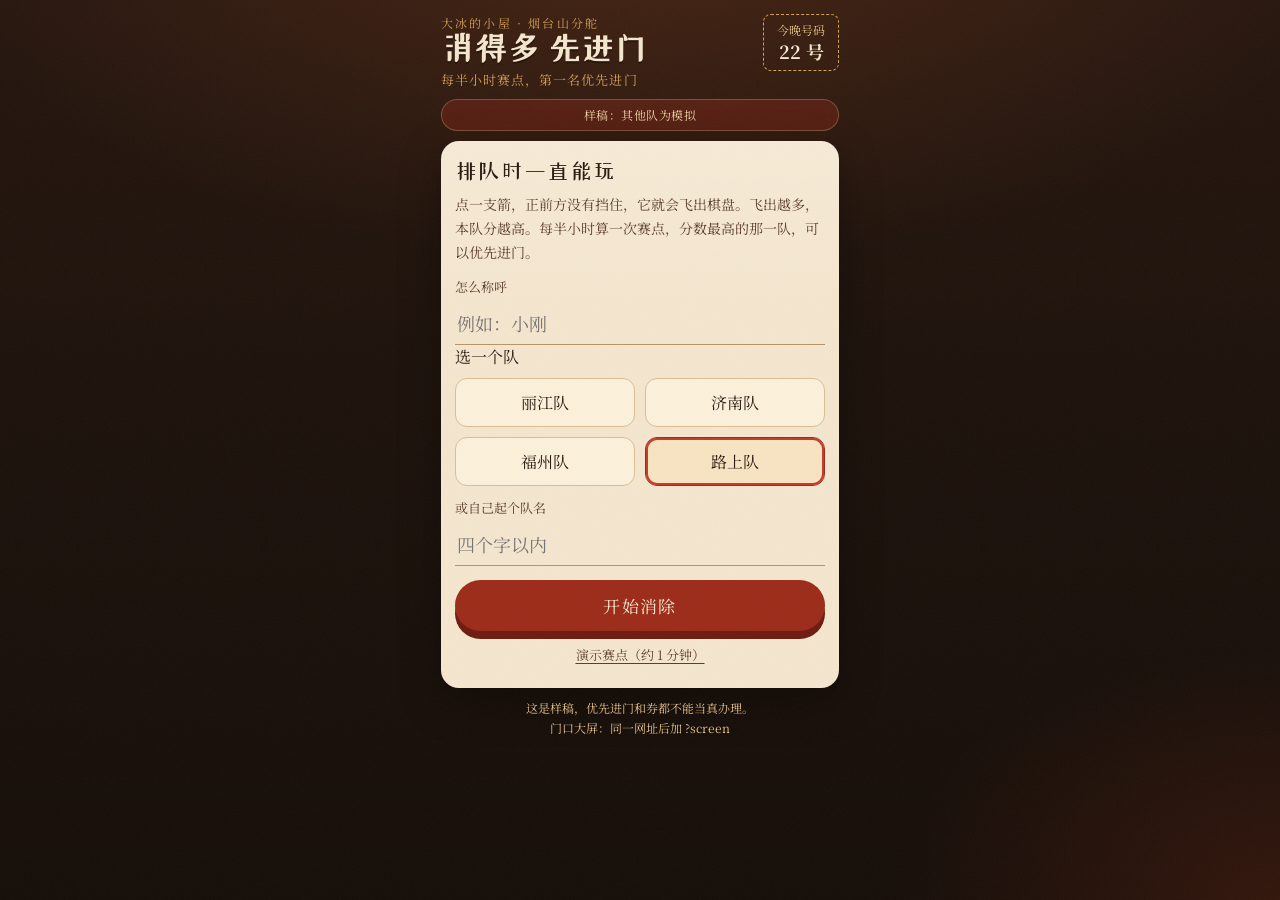
==== queue-puzzle/index.html @ d1355024 "Add queue-puzzle sample: 消得多 先进门 Endless arrow-clearing queue game with team scores, 30-minute match" ====
<!DOCTYPE html>
<html lang="zh-CN">
<head>
  <meta charset="UTF-8" />
  <meta name="viewport" content="width=device-width, initial-scale=1, viewport-fit=cover" />
  <meta name="theme-color" content="#1c120c" />
  <title>消得多 先进门 · 每半小时赛点，第一名优先进门 · 大冰的小屋烟台山分舵（样稿）</title>
  <link rel="preconnect" href="https://fonts.googleapis.com" />
  <link rel="preconnect" href="https://fonts.gstatic.com" crossorigin />
  <link href="https://fonts.googleapis.com/css2?family=Ma+Shan+Zheng&family=Noto+Serif+SC:wght@400;600;700&family=ZCOOL+XiaoWei&display=swap" rel="stylesheet" />
  <link rel="stylesheet" href="styles.css" />
</head>
<body>
  <div class="grain" aria-hidden="true"></div>
  <div id="fly-layer" aria-hidden="true"></div>
  <div id="app"></div>
  <script src="app.js"></script>
</body>
</html>
---- queue-puzzle/styles.css ----
:root {
  --bg: #1c120c;
  --paper: #f4e6cf;
  --paper-2: #ead6b3;
  --ink: #2a1810;
  --ink-soft: #5b3d2e;
  --red: #9c2b1a;
  --seal: #c43c28;
  --gold: #d4a05a;
  --amber: #e8c48a;
  --wood: #3a2418;
  --wood-2: #5a3a24;
  --shadow: 0 14px 40px rgba(0, 0, 0, 0.35);
  --font: "Noto Serif SC", "Noto Serif CJK SC", "Songti SC", serif;
  --display: "ZCOOL XiaoWei", "Noto Serif SC", serif;
  --brush: "Ma Shan Zheng", "ZCOOL XiaoWei", cursive;
}

* { box-sizing: border-box; margin: 0; padding: 0; }

html, body {
  min-height: 100%;
  background: var(--bg);
  color: var(--paper);
  font-family: var(--font);
  -webkit-font-smoothing: antialiased;
}

body {
  min-height: 100dvh;
  background:
    radial-gradient(1200px 600px at 50% -10%, rgba(196, 92, 38, 0.22), transparent 60%),
    radial-gradient(800px 500px at 100% 100%, rgba(80, 30, 16, 0.5), transparent 50%),
    linear-gradient(180deg, #24150f 0%, #1c120c 40%, #140d09 100%);
}

.grain {
  pointer-events: none;
  position: fixed;
  inset: 0;
  z-index: 8;
  opacity: 0.08;
  background-image: url("data:image/svg+xml;utf8,<svg xmlns='http://www.w3.org/2000/svg' width='180' height='180'><filter id='n'><feTurbulence type='fractalNoise' baseFrequency='0.85' numOctaves='2' stitchTiles='stitch'/><feColorMatrix values='0 0 0 0 0.7  0 0 0 0 0.5  0 0 0 0 0.3  0 0 0 0.55 0'/></filter><rect width='100%' height='100%' filter='url(%23n)'/></svg>");
}

#app { position: relative; z-index: 1; }
#fly-layer { position: fixed; inset: 0; z-index: 20; pointer-events: none; overflow: hidden; }

button, input { font-family: inherit; }
button { cursor: pointer; border: 0; color: inherit; background: none; appearance: none; -webkit-appearance: none; }
button:disabled { cursor: default; opacity: 0.55; }

.sample-banner {
  display: flex;
  align-items: center;
  justify-content: center;
  text-align: center;
  font-size: 12px;
  letter-spacing: 0.04em;
  color: #f0d7a8;
  background: rgba(156, 43, 26, 0.35);
  border: 1px solid rgba(232, 196, 138, 0.28);
  border-radius: 999px;
  padding: 6px 12px;
  line-height: 1.45;
}

.phone-shell {
  width: min(430px, 100%);
  margin: 0 auto;
  min-height: 100dvh;
  padding: 14px 16px calc(20px + env(safe-area-inset-bottom));
  display: flex;
  flex-direction: column;
  gap: 10px;
}

.topbar { display: flex; align-items: flex-start; justify-content: space-between; gap: 12px; }
.brand-kicker { font-size: 12px; letter-spacing: 0.18em; color: var(--gold); }
.brand-title {
  font-family: var(--display);
  font-size: 32px;
  line-height: 1.1;
  color: var(--paper);
  text-shadow: 0 2px 0 rgba(0,0,0,0.35);
}
.brand-sub { margin-top: 4px; font-size: 13px; letter-spacing: 0.08em; color: var(--gold); }

.queue-pill {
  flex: 0 0 auto;
  border: 1px dashed var(--gold);
  color: var(--amber);
  border-radius: 8px;
  padding: 6px 10px;
  font-size: 12px;
  text-align: center;
  min-width: 76px;
}
.queue-pill strong { display: block; font-size: 18px; font-weight: 700; color: var(--paper); }

.paper {
  background: linear-gradient(180deg, rgba(255,255,255,0.18), transparent 30%), var(--paper);
  color: var(--ink);
  border-radius: 18px;
  padding: 16px 14px;
  box-shadow: var(--shadow);
}

.paper h2 { font-family: var(--display); font-size: 22px; font-weight: 400; margin-bottom: 8px; line-height: 1.3; }
.muted { color: var(--ink-soft); font-size: 14px; line-height: 1.7; }

label.field { display: block; margin-top: 12px; font-size: 13px; color: var(--ink-soft); }
input[type="text"] {
  width: 100%;
  margin-top: 6px;
  border: 0;
  border-bottom: 1px solid #b89468;
  background: transparent;
  color: var(--ink);
  font-size: 18px;
  padding: 8px 2px;
  outline: none;
}

.team-grid { display: grid; grid-template-columns: 1fr 1fr; gap: 10px; margin-top: 10px; }
.team-chip {
  background: #fbf1dc;
  border: 1px solid #d8be93;
  border-radius: 12px;
  padding: 12px 8px;
  color: var(--ink);
  font-size: 16px;
}
.team-chip.selected {
  border-color: var(--red);
  box-shadow: inset 0 0 0 2px var(--seal);
  background: #f7e4c2;
}

.btn-main {
  width: 100%;
  margin-top: 14px;
  background: var(--red);
  color: #f8ead2;
  border-radius: 999px;
  padding: 13px 18px;
  font-size: 17px;
  letter-spacing: 0.08em;
  box-shadow: 0 8px 0 #6d1b12;
}
.btn-main:active { transform: translateY(2px); box-shadow: 0 6px 0 #6d1b12; }
.btn-ghost {
  width: 100%;
  margin-top: 6px;
  color: var(--ink-soft);
  padding: 8px;
  font-size: 13px;
  text-decoration: underline;
  text-underline-offset: 3px;
}

.called-btn {
  width: 100%;
  color: var(--amber);
  border: 1px solid rgba(232, 196, 138, 0.45);
  border-radius: 999px;
  padding: 10px 16px;
  font-size: 15px;
  letter-spacing: 0.12em;
  background: rgba(28, 18, 12, 0.65);
}

/* play header */
.play-meta { display: grid; grid-template-columns: 1fr auto 1fr; gap: 8px; align-items: center; }
.clock {
  text-align: center;
  border: 1px solid rgba(232, 196, 138, 0.4);
  border-radius: 14px;
  padding: 6px 14px 8px;
  min-width: 132px;
  background: rgba(0,0,0,0.2);
}
.clock .lab { font-size: 11px; letter-spacing: 0.16em; color: var(--gold); }
.clock .time {
  font-family: var(--display);
  font-size: 34px;
  line-height: 1;
  color: #ffe7b0;
}
.clock.urgent .time { color: #ffb4a4; }
.level-pill, .score-pill {
  font-size: 13px;
  color: var(--amber);
  text-align: center;
}
.level-pill strong, .score-pill strong { display: block; font-size: 20px; color: var(--paper); }

.board-wrap { display: flex; justify-content: center; }
.board {
  display: grid;
  gap: 5px;
  background:
    linear-gradient(180deg, #4a2e1c, #2c1a10);
  padding: 8px;
  border-radius: 14px;
  box-shadow: inset 0 0 0 2px #d4a05a, var(--shadow);
  width: min(100%, 380px);
}
.cell {
  aspect-ratio: 1;
  background: #ead6b3;
  border-radius: 8px;
  display: grid;
  place-items: center;
  position: relative;
  user-select: none;
  -webkit-user-select: none;
  box-shadow: inset 0 -2px 0 rgba(90, 58, 36, 0.18);
}
.cell.empty { background: #cbb490; }
.cell.block { background: #7a4a2a; }
.cell.arrow { cursor: pointer; background: #f3e1c0; }
.cell.arrow:active { transform: scale(0.94); }
.cell.arrow.clearable { box-shadow: inset 0 0 0 2px rgba(156, 43, 26, 0.7), 0 0 0 1px rgba(212, 160, 90, 0.5); }
.cell.flying { visibility: hidden; }

.arrow-glyph { width: 62%; height: 62%; color: var(--ink); pointer-events: none; }
.arrow-glyph.up { transform: rotate(0deg); }
.arrow-glyph.right { transform: rotate(90deg); }
.arrow-glyph.down { transform: rotate(180deg); }
.arrow-glyph.left { transform: rotate(-90deg); }

.jar {
  width: 70%;
  height: 78%;
  pointer-events: none;
}

.mini-board {
  display: grid;
  grid-template-columns: 1fr 1fr;
  gap: 4px 12px;
  font-size: 13px;
  color: var(--amber);
}
.mini-board b { color: var(--paper); font-weight: 600; }
.mini-board .is-me b { color: #ffe7b0; }
.mini-board .lead b { color: #ffd27a; }

.toast {
  position: fixed;
  left: 50%;
  top: 42%;
  transform: translate(-50%, -50%);
  z-index: 30;
  background: rgba(28, 18, 12, 0.88);
  color: #ffe7b0;
  border: 1px solid var(--gold);
  border-radius: 14px;
  padding: 14px 28px;
  font-family: var(--display);
  font-size: 26px;
  letter-spacing: 0.08em;
  white-space: nowrap;
  pointer-events: none;
  animation: pop 0.9s ease both;
}
@keyframes pop {
  0% { opacity: 0; transform: translate(-50%, -40%) scale(0.9); }
  20% { opacity: 1; transform: translate(-50%, -50%) scale(1); }
  80% { opacity: 1; }
  100% { opacity: 0; }
}

.float-score {
  position: absolute;
  font-family: var(--display);
  color: var(--red);
  font-size: 16px;
  pointer-events: none;
  animation: up 0.7s ease forwards;
}
@keyframes up {
  from { opacity: 1; transform: translate(-50%, 0); }
  to { opacity: 0; transform: translate(-50%, -18px); }
}

.ghost-arrow {
  position: absolute;
  width: 36px;
  height: 36px;
  color: var(--ink);
  filter: drop-shadow(0 4px 6px rgba(0,0,0,0.35));
  transition: transform 0.38s ease-in, opacity 0.38s ease-in;
  opacity: 1;
}

/* results */
.early-prize {
  background: #9c2b1a;
  color: #f8ead2;
  border-radius: 14px;
  padding: 12px 14px;
  text-align: center;
  letter-spacing: 0.08em;
  font-size: 16px;
  line-height: 1.5;
}
.early-prize strong {
  display: block;
  font-family: var(--display);
  font-size: 26px;
  font-weight: 400;
  letter-spacing: 0.08em;
  margin-top: 2px;
}
.rank-list { display: flex; flex-direction: column; gap: 8px; margin-top: 8px; }
.rank-item {
  display: grid;
  grid-template-columns: 36px 1fr auto;
  gap: 8px;
  align-items: center;
  padding: 8px 4px;
  border-bottom: 1px dashed #d8be93;
}
.rank-item .pos { font-family: var(--brush); font-size: 28px; color: var(--red); text-align: center; }
.rank-item.winner { background: #f7e4c2; border-radius: 10px; padding: 8px; border-bottom: 0; }
.rank-item .tag { display: inline-block; margin-left: 6px; font-size: 11px; letter-spacing: 0.08em; border: 1px solid var(--red); color: var(--red); border-radius: 999px; padding: 2px 8px; vertical-align: middle; }

.coupon {
  border: 2px dashed #b24332;
  background: repeating-linear-gradient(-45deg, transparent, transparent 8px, rgba(156,43,26,0.04) 8px, rgba(156,43,26,0.04) 16px), #fbf1dc;
  border-radius: 16px;
  padding: 16px 14px 14px;
  text-align: center;
  position: relative;
  overflow: hidden;
  color: var(--ink);
}
.coupon .shop { letter-spacing: 0.2em; font-size: 12px; color: var(--red); }
.coupon h3 { font-family: var(--brush); font-size: 30px; color: var(--red); margin: 4px 0 8px; }
.coupon .gift { font-size: 16px; color: var(--ink); line-height: 1.8; padding-right: 70px; }
.fine-print { font-size: 12px; color: var(--ink-soft); margin-top: 6px; }
.seal {
  position: absolute;
  right: 10px;
  top: 58px;
  width: 64px;
  height: 64px;
  border: 3px solid var(--seal);
  color: var(--seal);
  border-radius: 50%;
  display: grid;
  place-items: center;
  font-family: var(--brush);
  font-size: 20px;
  transform: rotate(-18deg);
  background: rgba(255,255,255,0.2);
}

.called-hero { text-align: center; padding: 22px 10px 8px; }
.called-hero .no { font-family: var(--display); font-size: 64px; color: #ffe7b0; line-height: 1; }
.called-hero p { color: var(--amber); margin-top: 8px; font-size: 16px; }

/* big screen */
body.screen-mode { overflow: hidden; }
.screen {
  min-height: 100dvh;
  padding: 28px 40px 32px;
  display: grid;
  grid-template-rows: auto auto auto 1fr auto;
  gap: 16px;
}
.screen-head { display: flex; justify-content: space-between; align-items: flex-end; gap: 20px; }
.screen-head h1 { font-family: var(--display); font-size: clamp(40px, 6vw, 72px); line-height: 0.95; }
.screen-clock { text-align: center; }
.screen-clock .lab { color: var(--gold); letter-spacing: 0.2em; font-size: 16px; }
.screen-clock .time { font-family: var(--display); font-size: clamp(64px, 10vw, 120px); color: #ffe7b0; line-height: 0.95; }
.screen-clock.urgent .time { color: #ffb4a4; }
.screen-now { text-align: center; color: var(--amber); font-size: clamp(18px, 2.4vw, 28px); }
.screen-now .big { display: block; margin-top: 4px; color: var(--paper); font-family: var(--display); font-size: clamp(26px, 3.6vw, 44px); }
.bars { display: flex; flex-direction: column; justify-content: center; gap: 14px; }
.bar-row { display: grid; grid-template-columns: 140px 1fr 110px; gap: 16px; align-items: center; }
.bar-row .name { font-size: 24px; }
.bar-row .name.me { color: #ffe7b0; }
.bar-track { height: 28px; background: rgba(255,255,255,0.06); border: 1px solid rgba(232, 196, 138, 0.2); border-radius: 999px; overflow: hidden; }
.bar-fill { height: 100%; width: 0; background: linear-gradient(90deg, #9c2b1a, #d4a05a); border-radius: 999px; transition: width 0.6s ease; }
.bar-row .pts { font-family: var(--display); font-size: 28px; text-align: right; color: var(--gold); }
.screen-foot { display: flex; justify-content: space-between; align-items: center; color: var(--amber); font-size: 15px; gap: 16px; }

@media (max-width: 720px) {
  .screen { padding: 16px 16px 20px; }
  .bar-row { grid-template-columns: 86px 1fr 72px; gap: 8px; }
  .bar-row .name { font-size: 16px; }
  .bar-row .pts { font-size: 18px; }
  .screen-head h1 { font-size: 36px; }
}
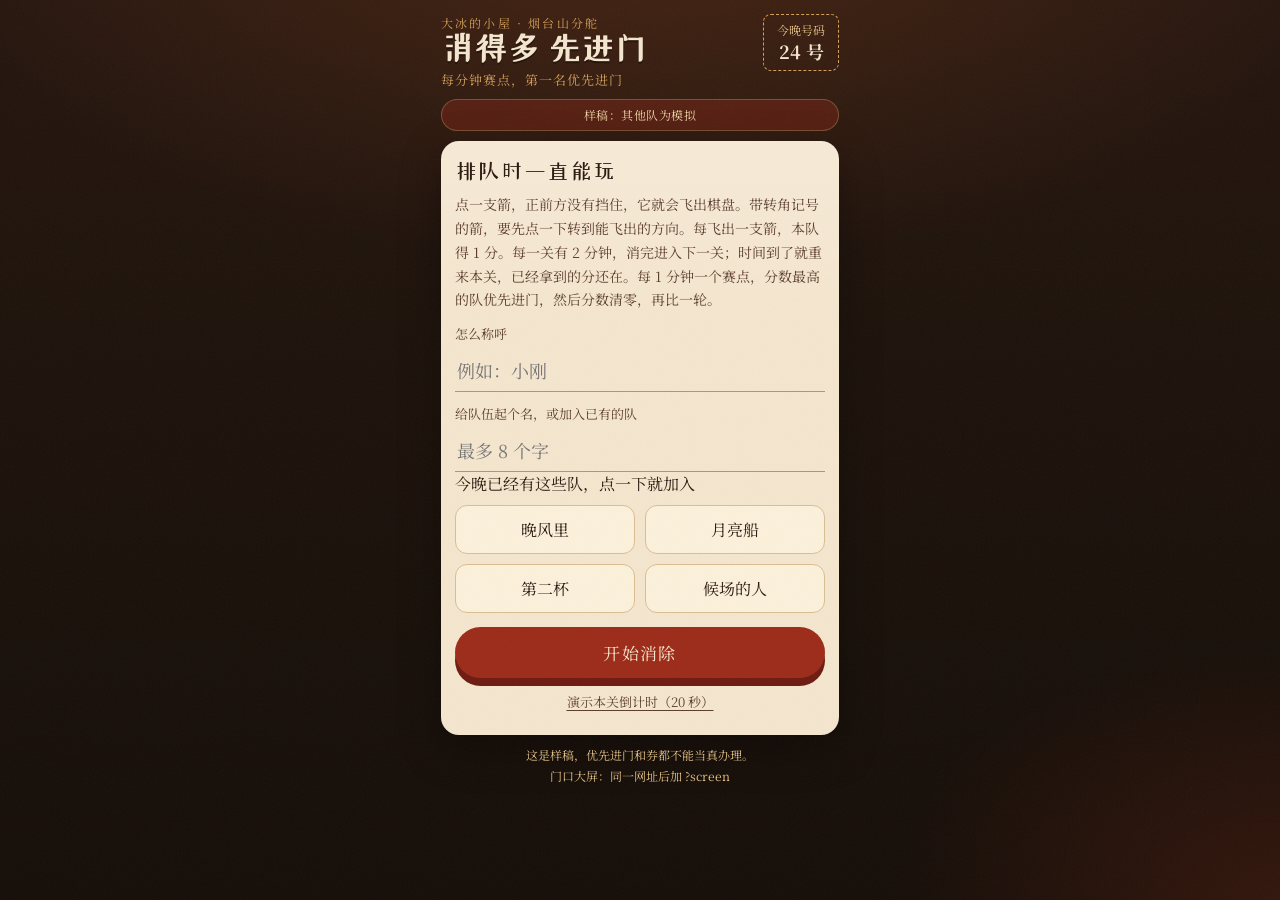
==== commit b5001ec3: "Update queue-puzzle: 1-minute 赛点, custom teams, harder levels, 1 point per arrow Keep the 2-minute p" ====
--- a/queue-puzzle/index.html
+++ b/queue-puzzle/index.html
@@ -3,8 +3,9 @@
 <head>
   <meta charset="UTF-8" />
   <meta name="viewport" content="width=device-width, initial-scale=1, viewport-fit=cover" />
+  <meta name="format-detection" content="telephone=no" />
   <meta name="theme-color" content="#1c120c" />
-  <title>消得多 先进门 · 每半小时赛点，第一名优先进门 · 大冰的小屋烟台山分舵（样稿）</title>
+  <title>消得多 先进门 · 每分钟赛点，第一名优先进门 · 大冰的小屋烟台山分舵（样稿）</title>
   <link rel="preconnect" href="https://fonts.googleapis.com" />
   <link rel="preconnect" href="https://fonts.gstatic.com" crossorigin />
   <link href="https://fonts.googleapis.com/css2?family=Ma+Shan+Zheng&family=Noto+Serif+SC:wght@400;600;700&family=ZCOOL+XiaoWei&display=swap" rel="stylesheet" />
--- a/queue-puzzle/styles.css
+++ b/queue-puzzle/styles.css
@@ -20,13 +20,18 @@
 
 html, body {
   min-height: 100%;
+  min-height: 100vh;
+  min-height: 100dvh;
   background: var(--bg);
   color: var(--paper);
   font-family: var(--font);
   -webkit-font-smoothing: antialiased;
+  -webkit-text-size-adjust: 100%;
+  text-size-adjust: 100%;
 }
 
 body {
+  min-height: 100vh;
   min-height: 100dvh;
   background:
     radial-gradient(1200px 600px at 50% -10%, rgba(196, 92, 38, 0.22), transparent 60%),
@@ -47,7 +52,7 @@
 #fly-layer { position: fixed; inset: 0; z-index: 20; pointer-events: none; overflow: hidden; }
 
 button, input { font-family: inherit; }
-button { cursor: pointer; border: 0; color: inherit; background: none; appearance: none; -webkit-appearance: none; }
+button { cursor: pointer; border: 0; color: inherit; background: none; appearance: none; -webkit-appearance: none; touch-action: manipulation; -webkit-tap-highlight-color: rgba(156, 43, 26, 0.18); }
 button:disabled { cursor: default; opacity: 0.55; }
 
 .sample-banner {
@@ -68,7 +73,9 @@
 .phone-shell {
   width: min(430px, 100%);
   margin: 0 auto;
+  min-height: 100vh;
   min-height: 100dvh;
+  padding: 14px 16px calc(20px + constant(safe-area-inset-bottom));
   padding: 14px 16px calc(20px + env(safe-area-inset-bottom));
   display: flex;
   flex-direction: column;
@@ -193,6 +200,24 @@
   color: var(--amber);
   text-align: center;
 }
+.level-clock {
+  display: flex;
+  align-items: baseline;
+  justify-content: center;
+  gap: 12px;
+  border: 1px solid rgba(232, 196, 138, 0.5);
+  border-radius: 14px;
+  padding: 8px 16px 10px;
+  background: rgba(0,0,0,0.28);
+}
+.level-clock .lab { font-size: 13px; letter-spacing: 0.16em; color: var(--gold); }
+.level-clock .time {
+  font-family: var(--display);
+  font-size: 36px;
+  line-height: 1;
+  color: #ffe7b0;
+}
+.level-clock.urgent .time { color: #ffb4a4; }
 .level-pill strong, .score-pill strong { display: block; font-size: 20px; color: var(--paper); }
 
 .board-wrap { display: flex; justify-content: center; }
@@ -220,6 +245,7 @@
 .cell.empty { background: #cbb490; }
 .cell.block { background: #7a4a2a; }
 .cell.arrow { cursor: pointer; background: #f3e1c0; }
+.cell.arrow.turn { background: #f6d7b0; box-shadow: inset 0 0 0 1px rgba(156, 43, 26, 0.35); }
 .cell.arrow:active { transform: scale(0.94); }
 .cell.arrow.clearable { box-shadow: inset 0 0 0 2px rgba(156, 43, 26, 0.7), 0 0 0 1px rgba(212, 160, 90, 0.5); }
 .cell.flying { visibility: hidden; }
@@ -380,7 +406,8 @@
 .screen-now { text-align: center; color: var(--amber); font-size: clamp(18px, 2.4vw, 28px); }
 .screen-now .big { display: block; margin-top: 4px; color: var(--paper); font-family: var(--display); font-size: clamp(26px, 3.6vw, 44px); }
 .bars { display: flex; flex-direction: column; justify-content: center; gap: 14px; }
-.bar-row { display: grid; grid-template-columns: 140px 1fr 110px; gap: 16px; align-items: center; }
+.bar-row { display: grid; grid-template-columns: minmax(170px, 22vw) 1fr 90px; gap: 16px; align-items: center; }
+.bar-row .name { white-space: nowrap; }
 .bar-row .name { font-size: 24px; }
 .bar-row .name.me { color: #ffe7b0; }
 .bar-track { height: 28px; background: rgba(255,255,255,0.06); border: 1px solid rgba(232, 196, 138, 0.2); border-radius: 999px; overflow: hidden; }
@@ -395,3 +422,42 @@
   .bar-row .pts { font-size: 18px; }
   .screen-head h1 { font-size: 36px; }
 }
+
+.priority-line {
+  text-align: center;
+  color: var(--gold);
+  letter-spacing: 0.14em;
+  font-size: 14px;
+  line-height: 1.5;
+}
+.mini-board .tag {
+  display: inline-block;
+  margin-left: 4px;
+  font-size: 10px;
+  letter-spacing: 0.06em;
+  border: 1px solid var(--gold);
+  color: var(--gold);
+  border-radius: 999px;
+  padding: 0 6px;
+  vertical-align: middle;
+}
+.screen-priority {
+  text-align: center;
+  font-family: var(--display);
+  font-size: clamp(28px, 4.2vw, 48px);
+  color: #ffe7b0;
+  letter-spacing: 0.12em;
+  line-height: 1.2;
+}
+.bar-row.lead .name { color: #ffe7b0; }
+.bar-row .tag {
+  display: inline-block;
+  margin-left: 6px;
+  font-size: 12px;
+  letter-spacing: 0.08em;
+  border: 1px solid var(--gold);
+  color: var(--gold);
+  border-radius: 999px;
+  padding: 1px 8px;
+  vertical-align: middle;
+}
